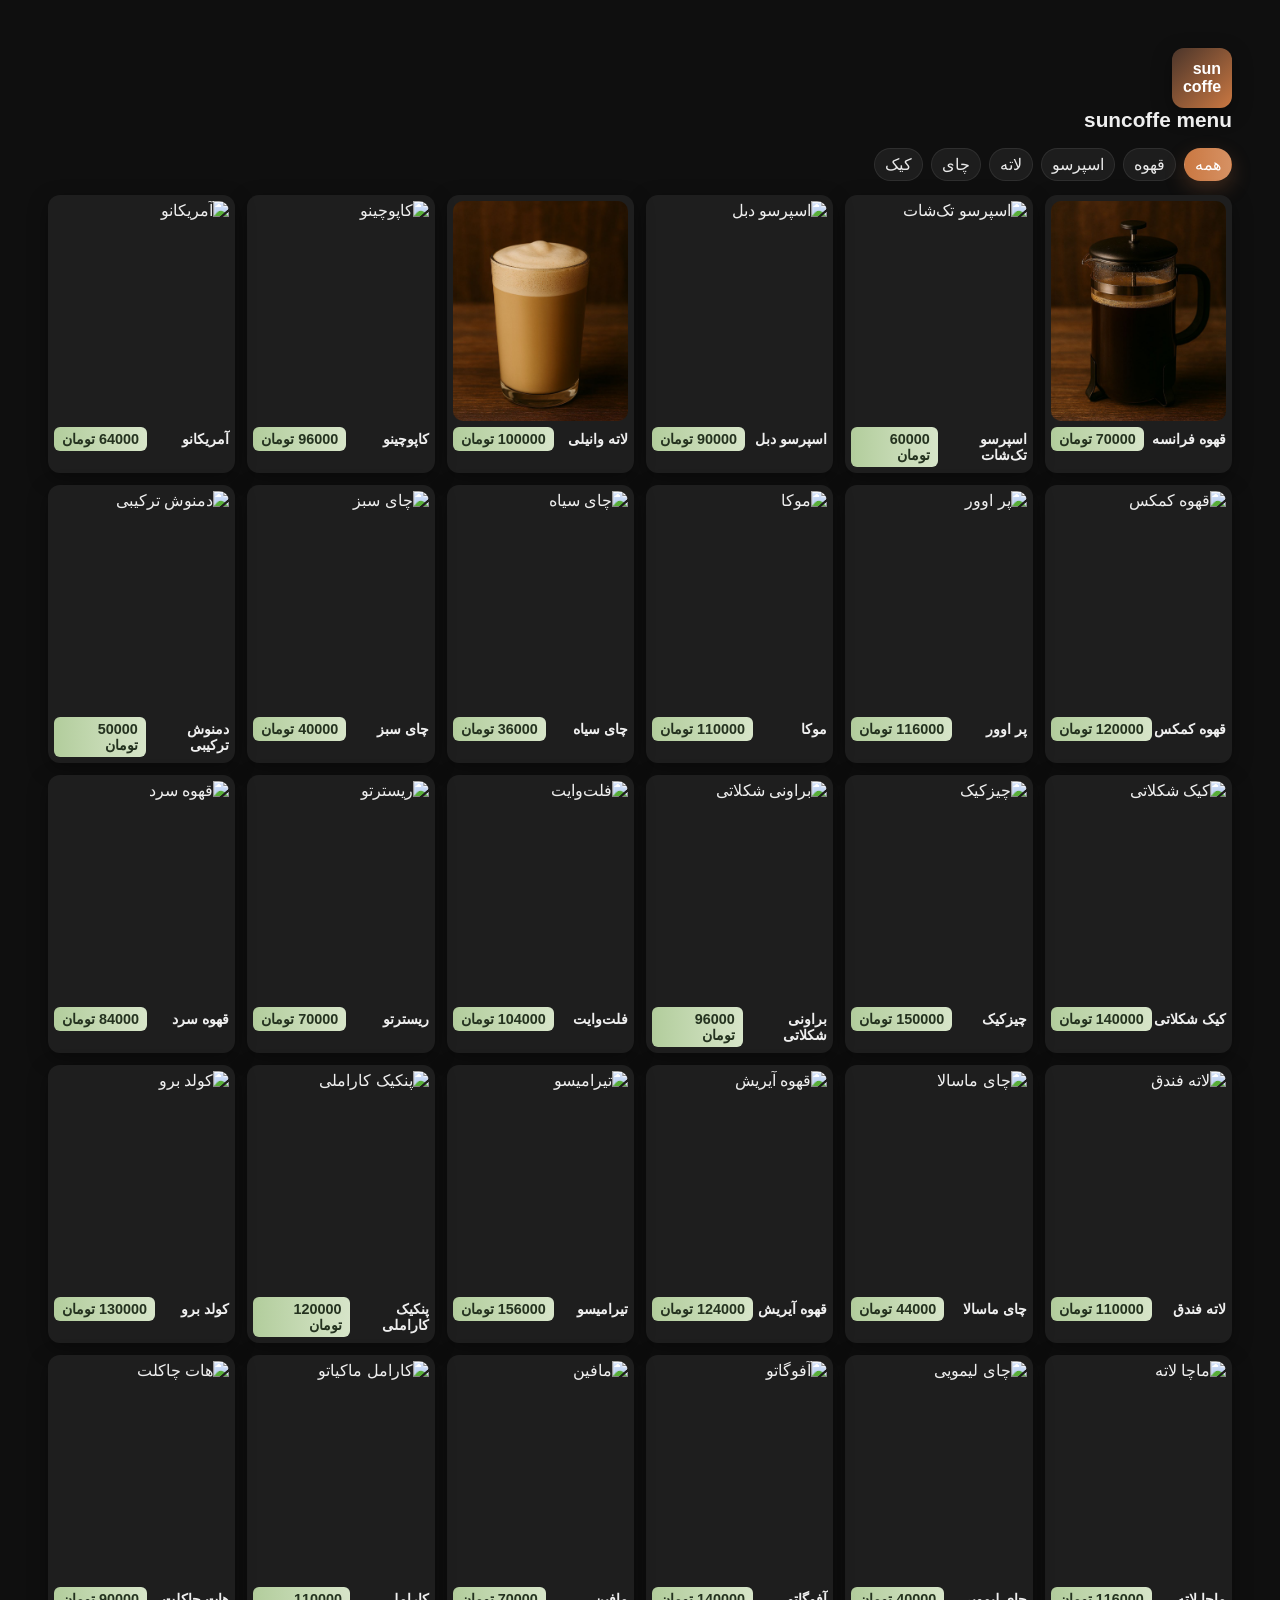
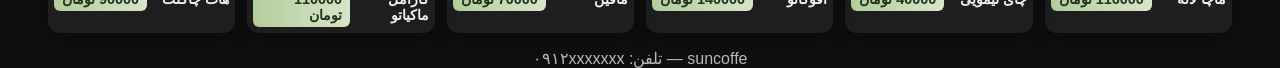
==== index.html @ cbb6a85b "Add files via upload" ====
<!doctype html>
<html lang="fa" dir="rtl">
<head>
  <meta charset="utf-8">
  <meta name="viewport" content="width=device-width, initial-scale=1.0">
  <title>suncoffe menu</title>
  <link rel="stylesheet" href="style.css">
</head>
<body>
  <header class="top">
    <div class="brand">
      <div class="logo">sun<br>coffe</div>
      <h1>suncoffe menu</h1>
    </div>
  </header>

  <main class="container">
    <div class="category-row" id="cats">
      <div class="cat active" data-cat="all">همه</div>
      <div class="cat" data-cat="coffee">قهوه</div>
      <div class="cat" data-cat="espresso">اسپرسو</div>
      <div class="cat" data-cat="latte">لاته</div>
      <div class="cat" data-cat="tea">چای</div>
      <div class="cat" data-cat="cake">کیک</div>
    </div>

    <div class="grid" id="grid"></div>
  </main>

  <footer>suncoffe — تلفن: ۰۹۱۲xxxxxxx</footer>

  <script src="menu.js"></script>
</body>
</html>
---- style.css ----
:root{
  --brown:#4B352A;
  --tan:#CA7842;
  --mint:#B2CD9C;
  --cream:#F0F2BD;
  --bg:#0f0f0f;
  --surface:#171717;
  --card:#1e1e1e;
  --muted:#cfcfcf;
  --text:#efefef;
  --shadow:0 6px 20px rgba(0,0,0,.35);
}
*{box-sizing:border-box}
html,body{height:100%;margin:0;padding:24px;font-family:Tahoma, "Segoe UI", Roboto, sans-serif;direction:rtl;background:var(--bg);color:var(--text);-webkit-font-smoothing:antialiased;}

header.top{
  display:flex;align-items:center;gap:12px;justify-content:flex-start;margin-bottom:16px;
}
header.top h1{font-size:1.3rem;margin:0}
.logo{width:60px;height:60px;border-radius:12px;background:linear-gradient(135deg,var(--brown),var(--tan));display:flex;align-items:center;justify-content:center;color:#fff;font-weight:800;font-size:1rem;box-shadow:var(--shadow)}

main.container{display:block}
.category-row{display:flex;gap:8px;flex-wrap:wrap;margin:6px 0 14px}
.cat{padding:6px 10px;border-radius:999px;background:rgba(255,255,255,0.06);cursor:pointer;border:1px solid rgba(255,255,255,.08);color:#eaeaea}
.cat:hover{background:rgba(255,255,255,.1)}
.cat.active{background:linear-gradient(90deg,var(--tan),#d69163);color:#fff;border-color:transparent;box-shadow:0 8px 20px rgba(202,120,66,.25)}

.grid{
  display:grid;
  grid-template-columns:repeat(auto-fill,minmax(180px,1fr));
  gap:12px;
}

.card{
  background:var(--card);
  border-radius:12px;
  padding:6px;
  box-shadow:var(--shadow);
  overflow:hidden;
  transition:transform .3s ease, box-shadow .3s ease;
}

.card:hover{
  transform:translateY(-5px) scale(1.03);
  box-shadow:0 12px 25px rgba(0,0,0,.3);
}

.thumb{
  width:100%;
  height:220px;
  border-radius:10px;
  object-fit:cover;
  display:block;
}

.meta{
  display:flex;
  justify-content:space-between;
  align-items:center;
  margin-top:6px;
  font-size:0.9rem;
}

.title{font-weight:700}
.price{background:linear-gradient(90deg,var(--mint),#d7e5c9);padding:4px 8px;border-radius:6px;font-weight:700;color:#24321f}

footer{text-align:center;color:#b8b8b8;margin-top:16px}

/* responsive */
@media (max-width:600px){
  body{padding:12px}
  .grid{grid-template-columns:1fr;gap:10px}
  .card{padding:6px}
  .logo{width:50px;height:50px;font-size:0.9rem}
  header.top h1{font-size:1.1rem}
}
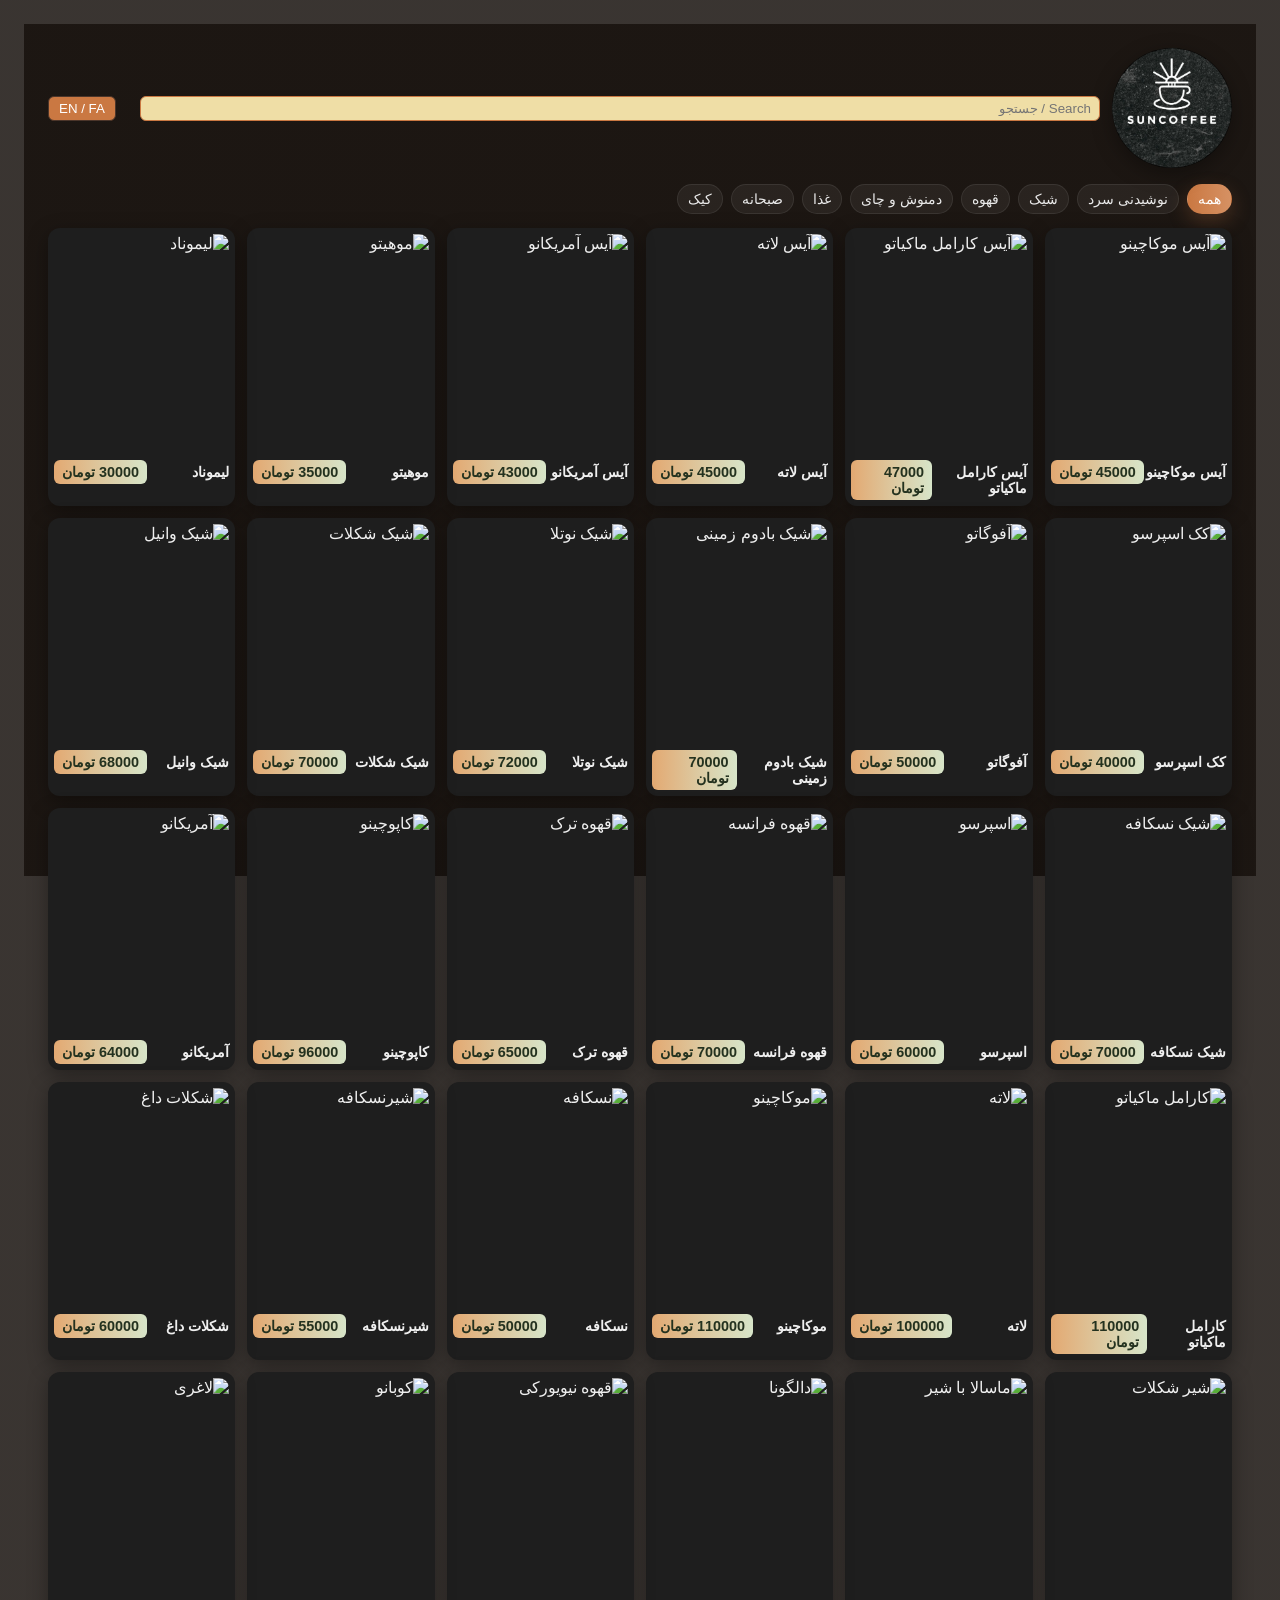
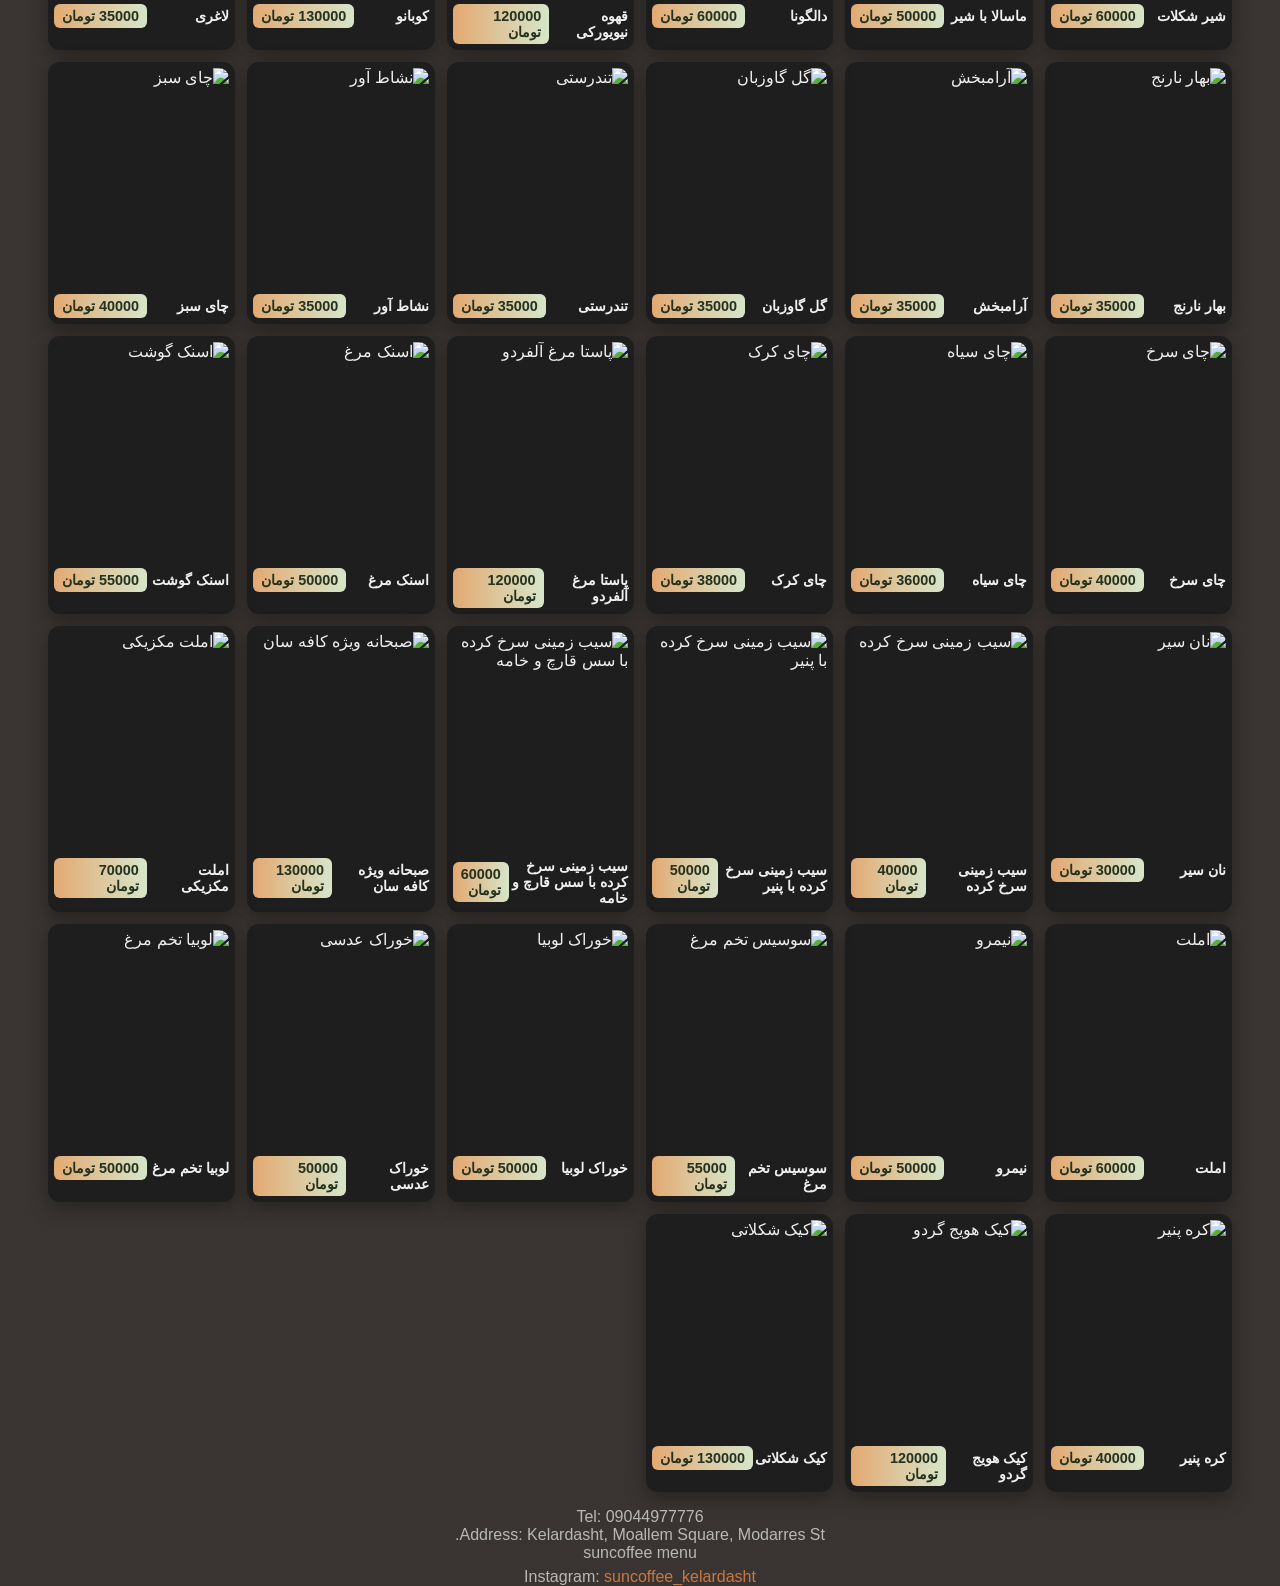
==== commit 1296210a: "Add files via upload Update site to new version" ====
--- a/index.html
+++ b/index.html
@@ -1,34 +1,43 @@
-<!doctype html>
+<!DOCTYPE html>
 <html lang="fa" dir="rtl">
 <head>
-  <meta charset="utf-8">
-  <meta name="viewport" content="width=device-width, initial-scale=1.0">
-  <title>suncoffe menu</title>
-  <link rel="stylesheet" href="style.css">
+<meta charset="UTF-8">
+<meta name="viewport" content="width=device-width, initial-scale=1.0">
+<title>Suncoffee Menu</title>
+<link rel="stylesheet" href="style.css">
 </head>
 <body>
-  <header class="top">
-    <div class="brand">
-      <div class="logo">sun<br>coffe</div>
-      <h1>suncoffe menu</h1>
-    </div>
-  </header>
 
-  <main class="container">
-    <div class="category-row" id="cats">
-      <div class="cat active" data-cat="all">همه</div>
-      <div class="cat" data-cat="coffee">قهوه</div>
-      <div class="cat" data-cat="espresso">اسپرسو</div>
-      <div class="cat" data-cat="latte">لاته</div>
-      <div class="cat" data-cat="tea">چای</div>
-      <div class="cat" data-cat="cake">کیک</div>
-    </div>
+<header class="top">
+  <img src="images/logo.jpg" alt="SunCoffee Logo" class="logo">
 
-    <div class="grid" id="grid"></div>
-  </main>
+  <input id="search" type="text" placeholder="Search / جستجو">
+  
+  <button id="langToggle">EN / FA</button>
+</header>
 
-  <footer>suncoffe — تلفن: ۰۹۱۲xxxxxxx</footer>
+<div class="category-row" id="cats">
+  <div class="cat active" data-cat="all" data-cat-fa="همه" data-en="All">همه</div>
+  <div class="cat" data-cat="cold" data-cat-fa="نوشیدنی سرد" data-en="Cold Drinks">نوشیدنی سرد</div>
+  <div class="cat" data-cat="shake" data-cat-fa="شیک" data-en="Shake">شیک</div>
+  <div class="cat" data-cat="coffee" data-cat-fa="قهوه" data-en="Coffee">قهوه</div>
+  <div class="cat" data-cat="tea" data-cat-fa="دمنوش و چای" data-en="Tea">دمنوش و چای</div>
+  <div class="cat" data-cat="food" data-cat-fa="غذا" data-en="Food">غذا</div>
+  <div class="cat" data-cat="breakfast" data-cat-fa="صبحانه" data-en="Breakfast">صبحانه</div>
+  <div class="cat" data-cat="cake" data-cat-fa="کیک" data-en="Cake">کیک</div>
+</div>
 
-  <script src="menu.js"></script>
+<div class="grid" id="grid"></div>
+
+<footer>
+  <div>Tel: 09044977776</div>
+  <div>Address: Kelardasht, Moallem Square, Modarres St.</div>
+  <div>suncoffee menu</div>
+  <div style="margin-top:6px;">
+    Instagram: <a href="https://instagram.com/suncoffee_kelardasht" target="_blank" style="color:var(--tan); text-decoration:none;">suncoffee_kelardasht</a>
+  </div>
+</footer>
+
+<script src="menu.js"></script>
 </body>
 </html>
--- a/style.css
+++ b/style.css
@@ -1,8 +1,8 @@
 :root{
   --brown:#4B352A;
   --tan:#CA7842;
-  --mint:#B2CD9C;
-  --cream:#F0F2BD;
+  --mint:#e3a972;
+  --cream:#efdea6;
   --bg:#0f0f0f;
   --surface:#171717;
   --card:#1e1e1e;
@@ -10,20 +10,123 @@
   --text:#efefef;
   --shadow:0 6px 20px rgba(0,0,0,.35);
 }
+
 *{box-sizing:border-box}
-html,body{height:100%;margin:0;padding:24px;font-family:Tahoma, "Segoe UI", Roboto, sans-serif;direction:rtl;background:var(--bg);color:var(--text);-webkit-font-smoothing:antialiased;}
+html,body{
+  height:100%;
+  margin:0;
+  padding:24px;
+  font-family:Tahoma, "Segoe UI", Roboto, sans-serif;
+  direction:rtl;
+  color:var(--text);
+  -webkit-font-smoothing:antialiased;
+  background: linear-gradient(rgba(23,17,13,.85), rgba(23,17,13,.85)),
+              url('images/coffee beans.jpg') no-repeat center center fixed;
+  background-size: cover;
+}
 
 header.top{
-  display:flex;align-items:center;gap:12px;justify-content:flex-start;margin-bottom:16px;
+  display:flex;
+  align-items:center;
+  justify-content:center;
+  gap:12px;
+  flex-wrap:wrap;
+  margin-bottom:16px;
+  position:relative;
 }
-header.top h1{font-size:1.3rem;margin:0}
-.logo{width:60px;height:60px;border-radius:12px;background:linear-gradient(135deg,var(--brown),var(--tan));display:flex;align-items:center;justify-content:center;color:#fff;font-weight:800;font-size:1rem;box-shadow:var(--shadow)}
 
-main.container{display:block}
-.category-row{display:flex;gap:8px;flex-wrap:wrap;margin:6px 0 14px}
-.cat{padding:6px 10px;border-radius:999px;background:rgba(255,255,255,0.06);cursor:pointer;border:1px solid rgba(255,255,255,.08);color:#eaeaea}
+header.top .logo{
+  width:120px;
+  height:120px;
+  border-radius:60px;
+  object-fit:cover;
+  box-shadow:var(--shadow);
+}
+
+#search{
+  margin-left:12px;
+  padding:4px 8px;
+  border-radius:6px;
+  border:1px solid var(--tan);
+  background-color: var(--cream);
+  color: var(--brown);
+  transition: all 0.3s ease;
+  flex:1;
+  min-width:150px;
+}
+
+#search:focus{
+  outline:none;
+  border-color: var(--mint);
+  box-shadow:0 0 6px var(--mint);
+}
+
+#langToggle{
+  background-color: var(--tan);
+  color:#fff;
+  border: 1px solid var(--brown);
+  border-radius:6px;
+  padding:4px 10px;
+  cursor:pointer;
+  transition: all 0.3s ease;
+}
+
+#langToggle:hover,
+#search:hover{
+  background-color: var(--brown);
+  color: var(--cream);
+  border-color: var(--mint);
+}
+
+.insta-btn{
+  display:flex;
+  align-items:center;
+  gap:4px;
+  background-color: #CA7842;
+  color:#fff;
+  border-radius:6px;
+  padding:4px 8px;
+  text-decoration:none;
+  font-size:0.9rem;
+  transition:0.3s;
+}
+
+.insta-btn img{
+  width:20px;
+  height:20px;
+}
+
+.insta-btn:hover{
+  background-color: var(--brown);
+  color: var(--cream);
+}
+
+.category-row{
+  display:flex;
+  gap:8px;
+  flex-wrap:wrap;
+  margin:6px 0 14px;
+}
+
+.cat{
+  padding:6px 10px;
+  border-radius:999px;
+  background:rgba(255,255,255,0.06);
+  cursor:pointer;
+  border:1px solid rgba(255,255,255,.08);
+  color:#eaeaea;
+  font-size:0.9rem;
+  transition: all 0.3s ease;
+}
+
 .cat:hover{background:rgba(255,255,255,.1)}
-.cat.active{background:linear-gradient(90deg,var(--tan),#d69163);color:#fff;border-color:transparent;box-shadow:0 8px 20px rgba(202,120,66,.25)}
+
+.cat.active{
+  background:linear-gradient(90deg,var(--tan),#d69163);
+  color:#fff;
+  border-color:transparent;
+  box-shadow:0 8px 20px rgba(202,120,66,.25);
+}
 
 .grid{
   display:grid;
@@ -62,15 +165,30 @@
 }
 
 .title{font-weight:700}
-.price{background:linear-gradient(90deg,var(--mint),#d7e5c9);padding:4px 8px;border-radius:6px;font-weight:700;color:#24321f}
 
-footer{text-align:center;color:#b8b8b8;margin-top:16px}
+.price{
+  background:linear-gradient(90deg,var(--mint),#d7e5c9);
+  padding:4px 8px;
+  border-radius:6px;
+  font-weight:700;
+  color:#24321f;
+}
 
-/* responsive */
+footer{
+  text-align:center;
+  color:#b8b8b8;
+  margin-top:16px;
+}
+
 @media (max-width:600px){
   body{padding:12px}
   .grid{grid-template-columns:1fr;gap:10px}
   .card{padding:6px}
-  .logo{width:50px;height:50px;font-size:0.9rem}
-  header.top h1{font-size:1.1rem}
+  header.top{
+    flex-direction:column;
+    align-items:center;
+  }
+  #search{width:100%; flex:none; margin:6px 0}
+  #langToggle{width:100%; margin:6px 0}
+  .insta-btn{width:100%; justify-content:center; margin:6px 0;}
 }
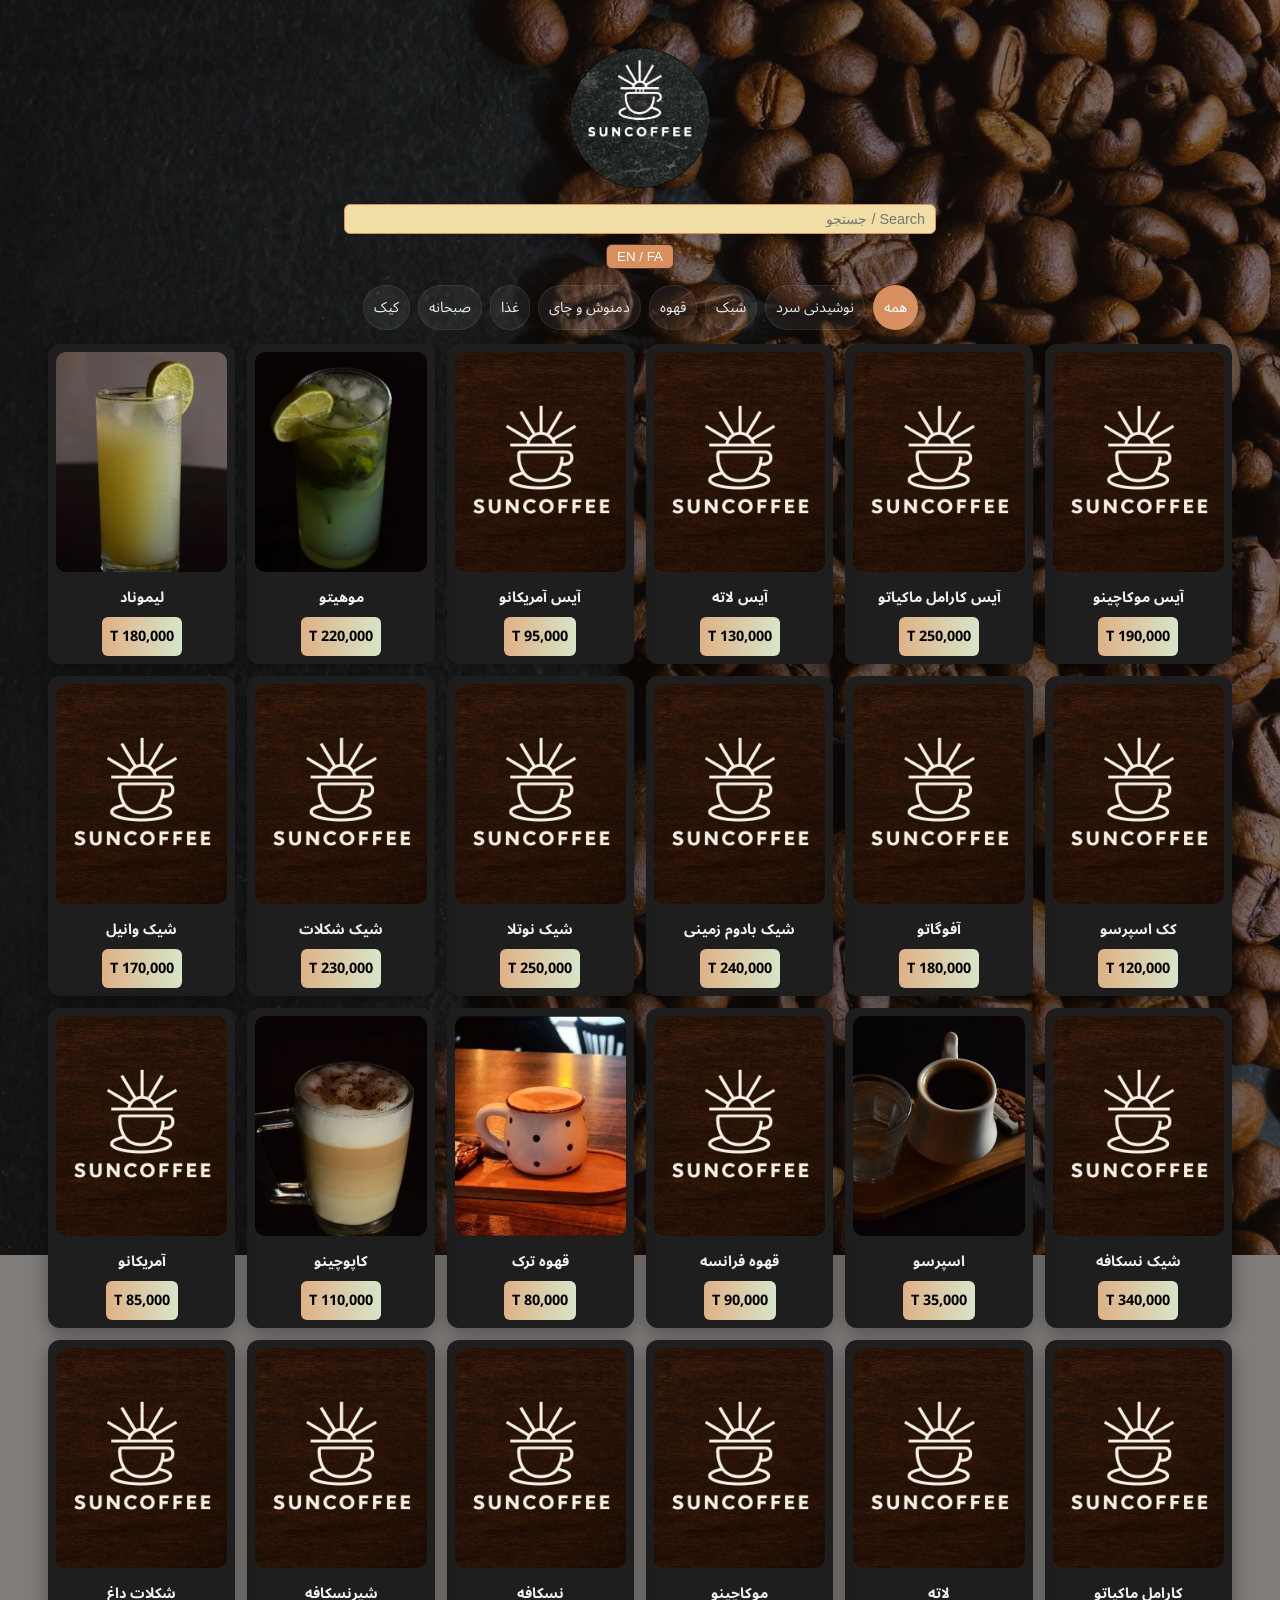
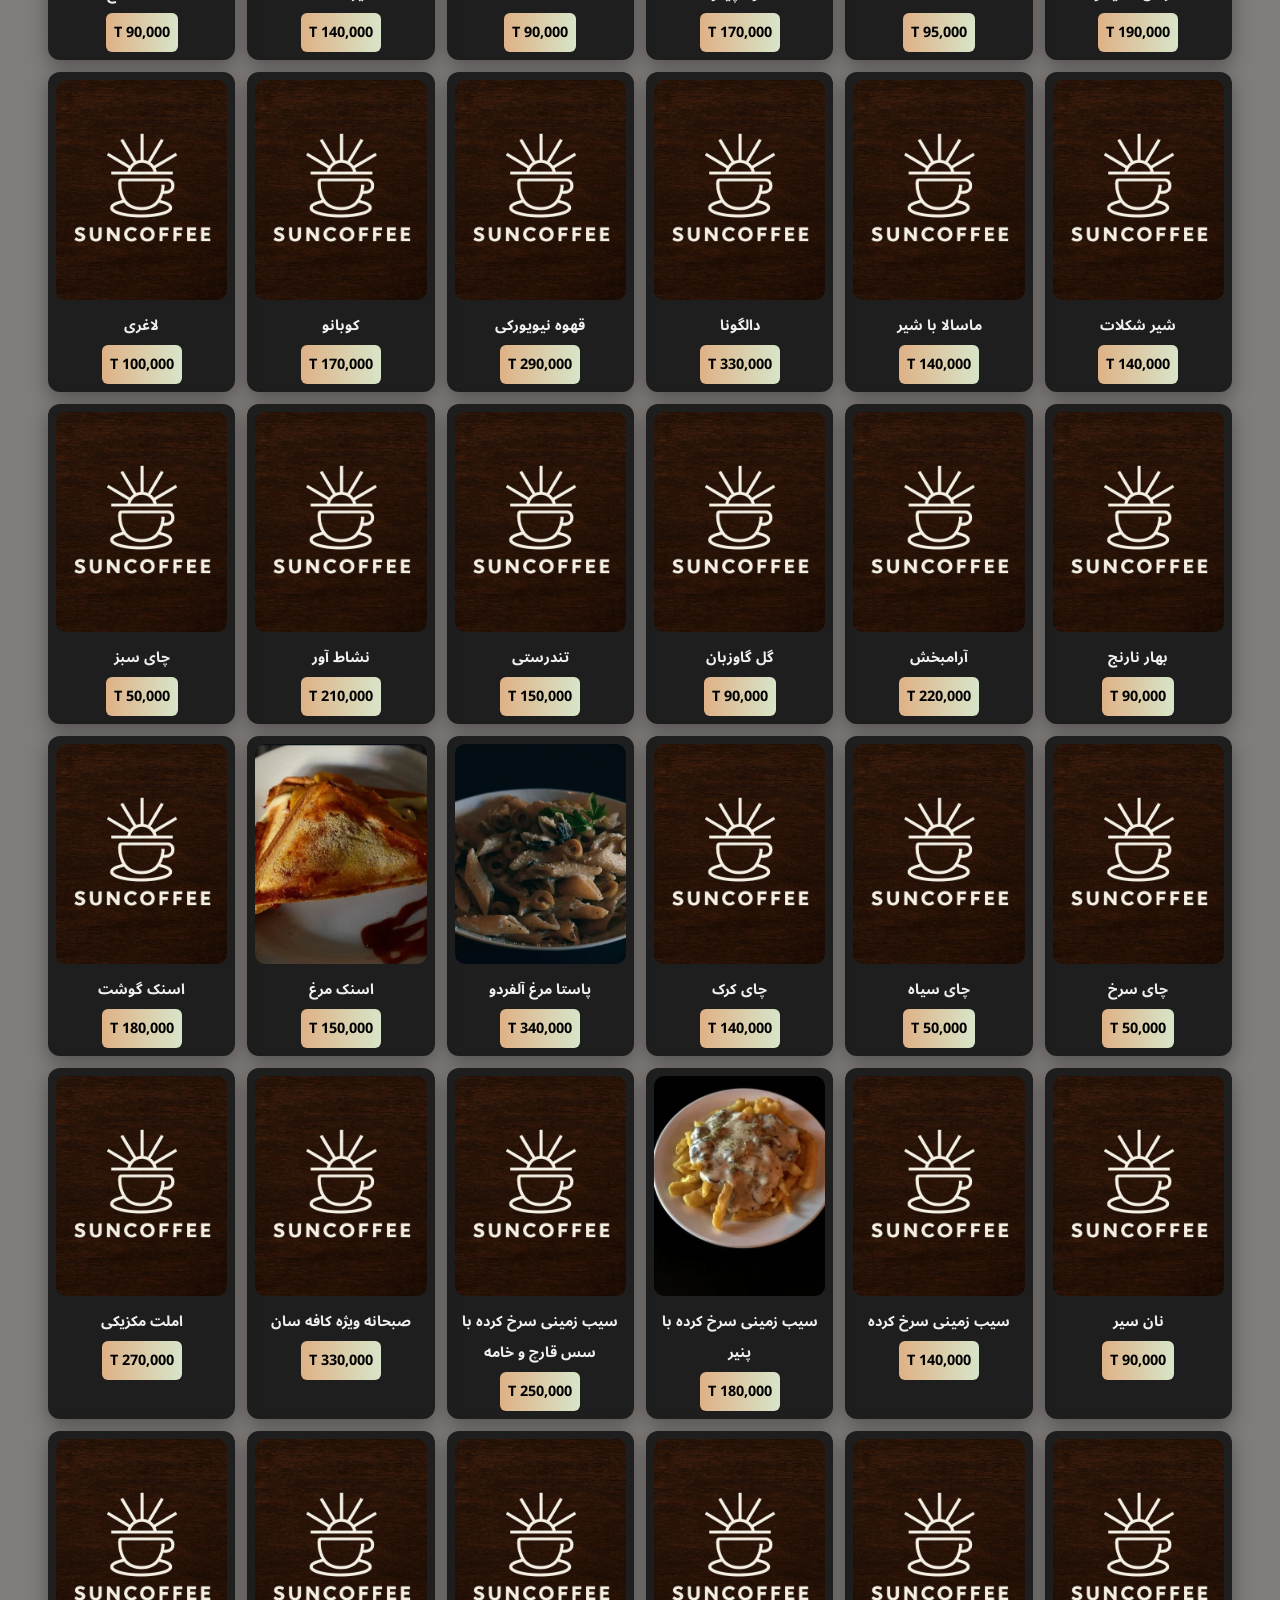
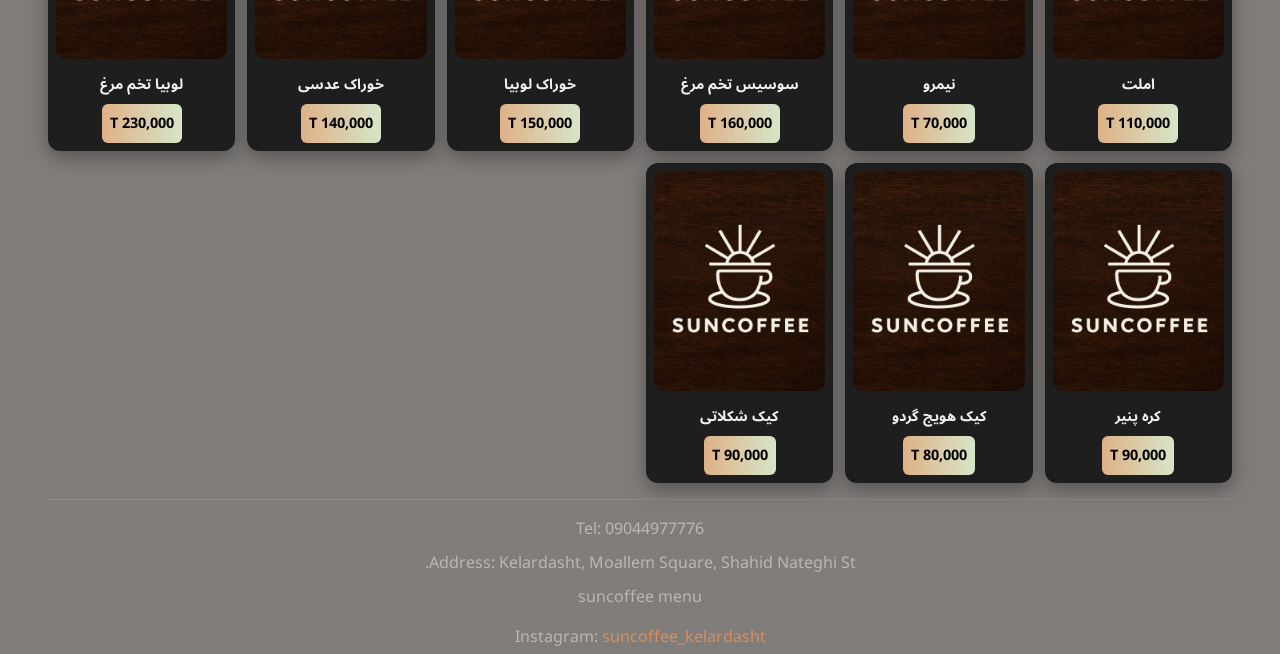
==== commit 66b1a09c: "Add files via upload direction" ====
--- a/index.html
+++ b/index.html
@@ -31,7 +31,7 @@
 
 <footer>
   <div>Tel: 09044977776</div>
-  <div>Address: Kelardasht, Moallem Square, Modarres St.</div>
+  <div>Address: Kelardasht, Moallem Square, Shahid Nateghi St.</div>
   <div>suncoffee menu</div>
   <div style="margin-top:6px;">
     Instagram: <a href="https://instagram.com/suncoffee_kelardasht" target="_blank" style="color:var(--tan); text-decoration:none;">suncoffee_kelardasht</a>
--- a/style.css
+++ b/style.css
@@ -1,194 +1,244 @@
-:root{
-  --brown:#4B352A;
-  --tan:#CA7842;
-  --mint:#e3a972;
-  --cream:#efdea6;
-  --bg:#0f0f0f;
-  --surface:#171717;
-  --card:#1e1e1e;
-  --muted:#cfcfcf;
-  --text:#efefef;
-  --shadow:0 6px 20px rgba(0,0,0,.35);
-}
-
-*{box-sizing:border-box}
-html,body{
-  height:100%;
-  margin:0;
-  padding:24px;
-  font-family:Tahoma, "Segoe UI", Roboto, sans-serif;
-  direction:rtl;
-  color:var(--text);
-  -webkit-font-smoothing:antialiased;
-  background: linear-gradient(rgba(23,17,13,.85), rgba(23,17,13,.85)),
-              url('images/coffee beans.jpg') no-repeat center center fixed;
+/* ===== Fonts ===== */
+@import url('https://fonts.googleapis.com/css2?family=Noto+Sans+Arabic:wght@400;700&display=swap');
+
+/* ===== Root Colors ===== */
+:root {
+  --brown: #4B352A;
+  --tan: #d88e5d;
+  --mint: #dfb186;
+  --cream: #efdea6;
+  --bg: #0f0f0f;
+  --surface: #171717;
+  --card: #1e1e1e;
+  --muted: #cfcfcf;
+  --text: #efefef;
+  --shadow: 0 6px 20px rgba(0, 0, 0, .35);
+}
+
+/* ===== Reset ===== */
+* {
+  box-sizing: border-box;
+}
+html,
+body {
+  height: 100%;
+  margin: 0;
+  padding: 24px;
+  font-family: 'Noto Sans Arabic', Tahoma, "Segoe UI", Roboto, sans-serif;
+  direction: rtl;
+  color: var(--text);
+  -webkit-font-smoothing: antialiased;
+  background: linear-gradient(rgba(23, 17, 13, .55), rgba(23, 17, 13, .55)),
+    url('images/coffee beans.jpg') no-repeat center center fixed;
   background-size: cover;
 }
 
-header.top{
-  display:flex;
-  align-items:center;
-  justify-content:center;
-  gap:12px;
-  flex-wrap:wrap;
-  margin-bottom:16px;
-  position:relative;
-}
-
-header.top .logo{
-  width:120px;
-  height:120px;
-  border-radius:60px;
-  object-fit:cover;
-  box-shadow:var(--shadow);
-}
-
-#search{
-  margin-left:12px;
-  padding:4px 8px;
-  border-radius:6px;
-  border:1px solid var(--tan);
+/* ===== Header ===== */
+header.top {
+  display: flex;
+  flex-direction: column;
+  align-items: center;
+  justify-content: center;
+  gap: 10px;
+  margin-bottom: 16px;
+  position: relative;
+}
+
+header.top .logo {
+  width: 140px;
+  height: 140px;
+  border-radius: 70px;
+  object-fit: cover;
+  box-shadow: var(--shadow);
+}
+
+#search {
+  width: 50%;
+  min-width: 180px;
+  margin-top: 6px;
+  padding: 6px 10px;
+  border-radius: 6px;
+  border: 1px solid var(--tan);
   background-color: var(--cream);
   color: var(--brown);
   transition: all 0.3s ease;
-  flex:1;
-  min-width:150px;
-}
-
-#search:focus{
-  outline:none;
+  font-size: 0.9rem;
+}
+
+#search:focus {
+  outline: none;
   border-color: var(--mint);
-  box-shadow:0 0 6px var(--mint);
-}
-
-#langToggle{
+  box-shadow: 0 0 6px var(--mint);
+}
+
+#langToggle {
   background-color: var(--tan);
-  color:#fff;
+  color: #fff;
   border: 1px solid var(--brown);
-  border-radius:6px;
-  padding:4px 10px;
-  cursor:pointer;
+  border-radius: 6px;
+  padding: 4px 10px;
+  cursor: pointer;
   transition: all 0.3s ease;
 }
 
 #langToggle:hover,
-#search:hover{
+#search:hover {
   background-color: var(--brown);
   color: var(--cream);
   border-color: var(--mint);
 }
 
-.insta-btn{
-  display:flex;
-  align-items:center;
-  gap:4px;
+/* ===== Instagram Button ===== */
+.insta-btn {
+  display: flex;
+  align-items: center;
+  gap: 4px;
   background-color: #CA7842;
-  color:#fff;
-  border-radius:6px;
-  padding:4px 8px;
-  text-decoration:none;
-  font-size:0.9rem;
-  transition:0.3s;
-}
-
-.insta-btn img{
-  width:20px;
-  height:20px;
-}
-
-.insta-btn:hover{
+  color: #fff;
+  border-radius: 6px;
+  padding: 4px 8px;
+  text-decoration: none;
+  font-size: 0.9rem;
+  transition: 0.3s;
+}
+
+.insta-btn img {
+  width: 20px;
+  height: 20px;
+}
+
+.insta-btn:hover {
   background-color: var(--brown);
   color: var(--cream);
 }
 
-.category-row{
-  display:flex;
-  gap:8px;
-  flex-wrap:wrap;
-  margin:6px 0 14px;
-}
-
-.cat{
-  padding:6px 10px;
-  border-radius:999px;
-  background:rgba(255,255,255,0.06);
-  cursor:pointer;
-  border:1px solid rgba(255,255,255,.08);
-  color:#eaeaea;
-  font-size:0.9rem;
+/* ===== Categories ===== */
+.category-row {
+  display: flex;
+  gap: 8px;
+  flex-wrap: wrap;
+  margin: 6px 0 14px;
+  justify-content: center;
+}
+
+.cat {
+  padding: 6px 10px;
+  border-radius: 999px;
+  background: rgba(255, 255, 255, 0.06);
+  cursor: pointer;
+  border: 1px solid rgba(255, 255, 255, .08);
+  color: #eaeaea;
+  font-size: 0.9rem;
   transition: all 0.3s ease;
 }
 
-.cat:hover{background:rgba(255,255,255,.1)}
-
-.cat.active{
-  background:linear-gradient(90deg,var(--tan),#d69163);
-  color:#fff;
-  border-color:transparent;
-  box-shadow:0 8px 20px rgba(202,120,66,.25);
-}
-
-.grid{
-  display:grid;
-  grid-template-columns:repeat(auto-fill,minmax(180px,1fr));
-  gap:12px;
-}
-
-.card{
-  background:var(--card);
-  border-radius:12px;
-  padding:6px;
-  box-shadow:var(--shadow);
-  overflow:hidden;
-  transition:transform .3s ease, box-shadow .3s ease;
-}
-
-.card:hover{
-  transform:translateY(-5px) scale(1.03);
-  box-shadow:0 12px 25px rgba(0,0,0,.3);
-}
-
-.thumb{
-  width:100%;
-  height:220px;
-  border-radius:10px;
-  object-fit:cover;
-  display:block;
-}
-
-.meta{
-  display:flex;
-  justify-content:space-between;
-  align-items:center;
-  margin-top:6px;
-  font-size:0.9rem;
-}
-
-.title{font-weight:700}
-
-.price{
-  background:linear-gradient(90deg,var(--mint),#d7e5c9);
-  padding:4px 8px;
-  border-radius:6px;
-  font-weight:700;
-  color:#24321f;
-}
-
-footer{
-  text-align:center;
-  color:#b8b8b8;
-  margin-top:16px;
-}
-
-@media (max-width:600px){
-  body{padding:12px}
-  .grid{grid-template-columns:1fr;gap:10px}
-  .card{padding:6px}
-  header.top{
-    flex-direction:column;
-    align-items:center;
-  }
-  #search{width:100%; flex:none; margin:6px 0}
-  #langToggle{width:100%; margin:6px 0}
-  .insta-btn{width:100%; justify-content:center; margin:6px 0;}
-}
+.cat:hover {
+  background: rgba(255, 255, 255, .1);
+}
+
+.cat.active {
+  background: linear-gradient(90deg, var(--tan), #d69163);
+  color: #fff;
+  border-color: transparent;
+  box-shadow: 0 8px 20px rgba(202, 120, 66, .25);
+}
+
+/* ===== Grid & Cards ===== */
+.grid {
+  display: grid;
+  grid-template-columns: repeat(auto-fill, minmax(180px, 1fr));
+  gap: 12px;
+}
+
+.card {
+  background: var(--card);
+  border-radius: 12px;
+  padding: 8px;
+  box-shadow: var(--shadow);
+  overflow: hidden;
+  transition: transform .3s ease, box-shadow .3s ease;
+  display: flex;
+  flex-direction: column;
+  font-family: 'Noto Sans Arabic', sans-serif;
+}
+
+.card:hover {
+  transform: translateY(-5px) scale(1.03);
+  box-shadow: 0 12px 25px rgba(0, 0, 0, .3);
+}
+
+.thumb {
+  width: 100%;
+  height: 220px;
+  border-radius: 10px;
+  object-fit: cover;
+  display: block;
+}
+
+.meta {
+  display: flex;
+  flex-direction: column;
+  align-items: center;
+  justify-content: center;
+  gap: 4px;
+  margin-top: 6px;
+  font-size: 0.9rem;
+}
+
+/* ===== Swap Item Name and Price ===== */
+.title {
+  font-weight: 700;
+  text-align: center;
+  margin-top: 4px;
+  order: -1; /* اسم آیتم بالای قیمت */
+}
+
+.price {
+  background: linear-gradient(90deg, var(--mint), #d7e5c9);
+  padding: 4px 8px;
+  border-radius: 6px;
+  font-weight: 700;
+  color: #010101;
+  text-align: center;
+  order: 1; /* قیمت پایین */
+}
+
+/* ===== Footer ===== */
+footer {
+  text-align: center;
+  color: #b8b8b8;
+  margin-top: 16px;
+  padding-top: 12px;
+  border-top: 1px solid rgba(255, 255, 255, .1);
+}
+
+/* ===== Responsive ===== */
+@media (max-width: 600px) {
+  body {
+    padding: 12px;
+  }
+  .grid {
+    grid-template-columns: 1fr;
+    gap: 10px;
+  }
+  .card {
+    padding: 6px;
+  }
+  header.top .logo {
+    width: 120px;
+    height: 120px;
+  }
+  #search {
+    width: 100%;
+    margin: 6px 0;
+  }
+  #langToggle {
+    width: 100%;
+    margin: 6px 0;
+  }
+  .insta-btn {
+    width: 100%;
+    justify-content: center;
+    margin: 6px 0;
+  }
+}
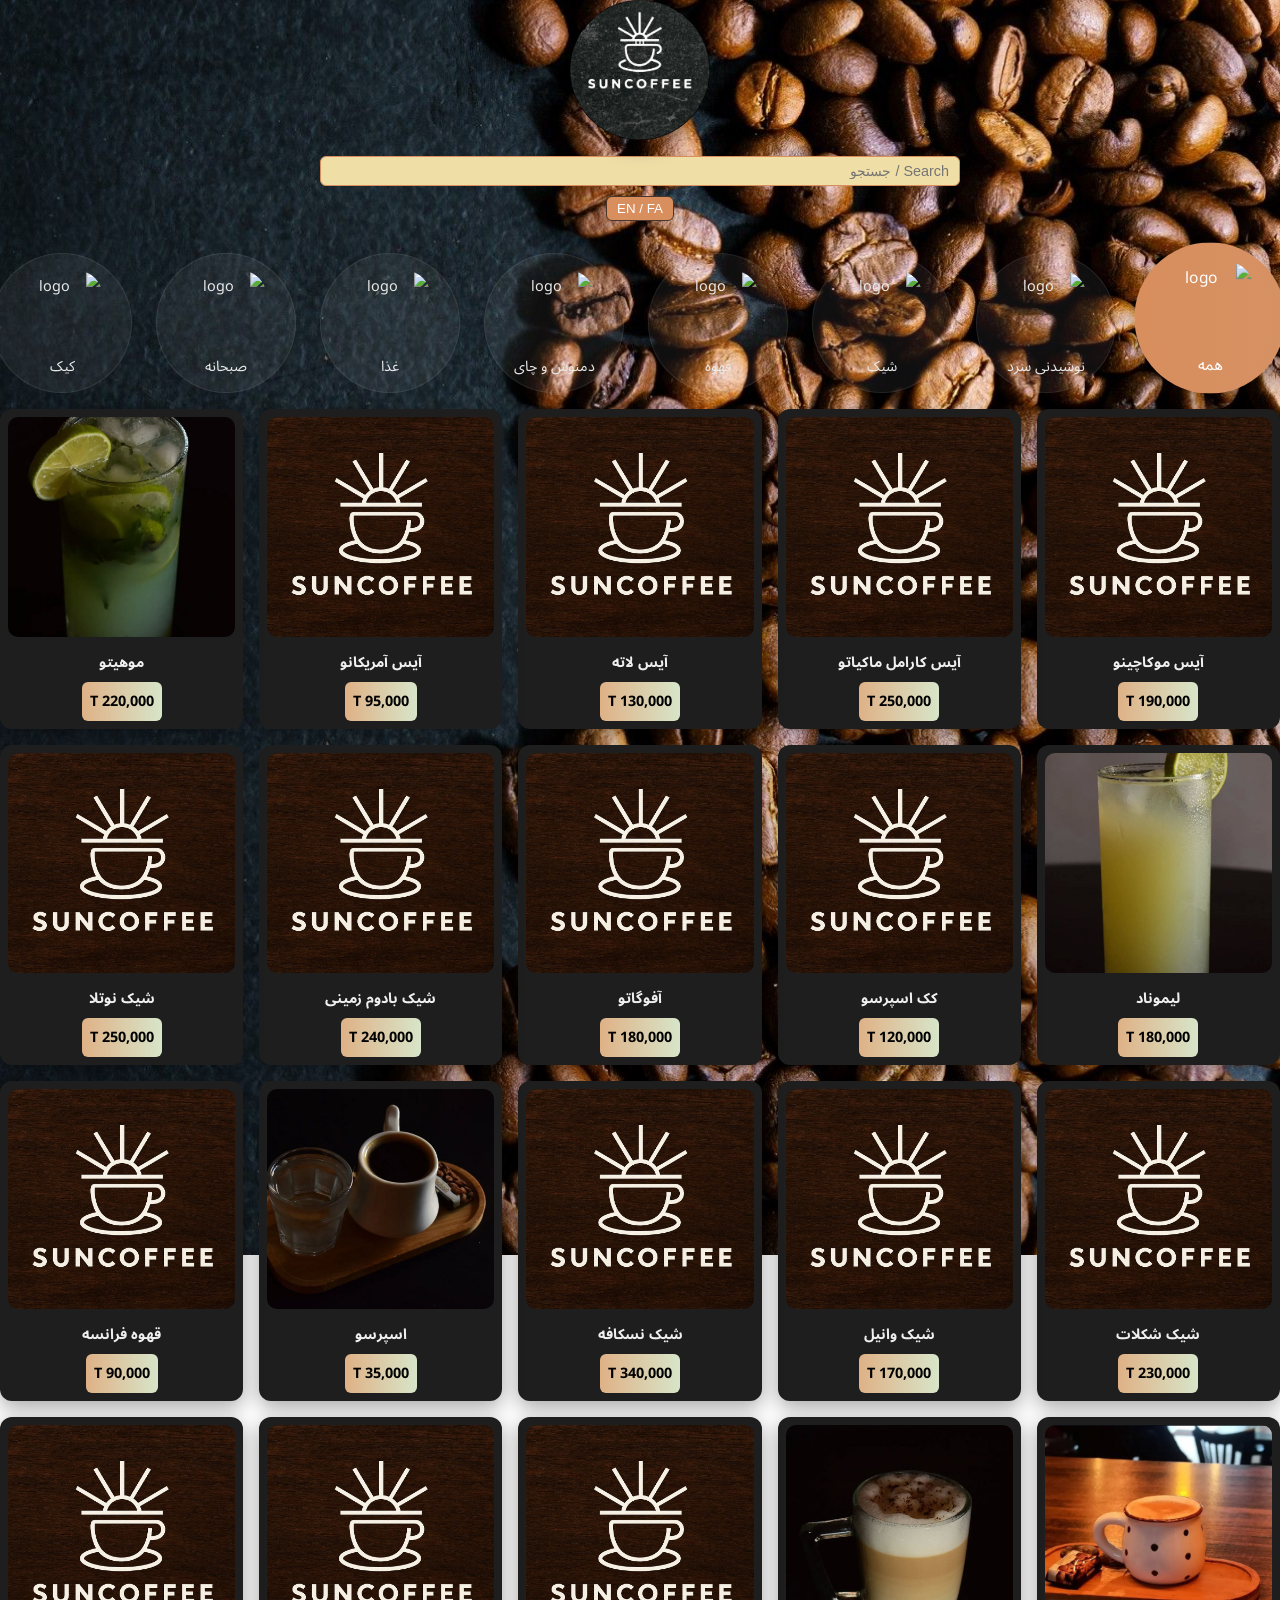
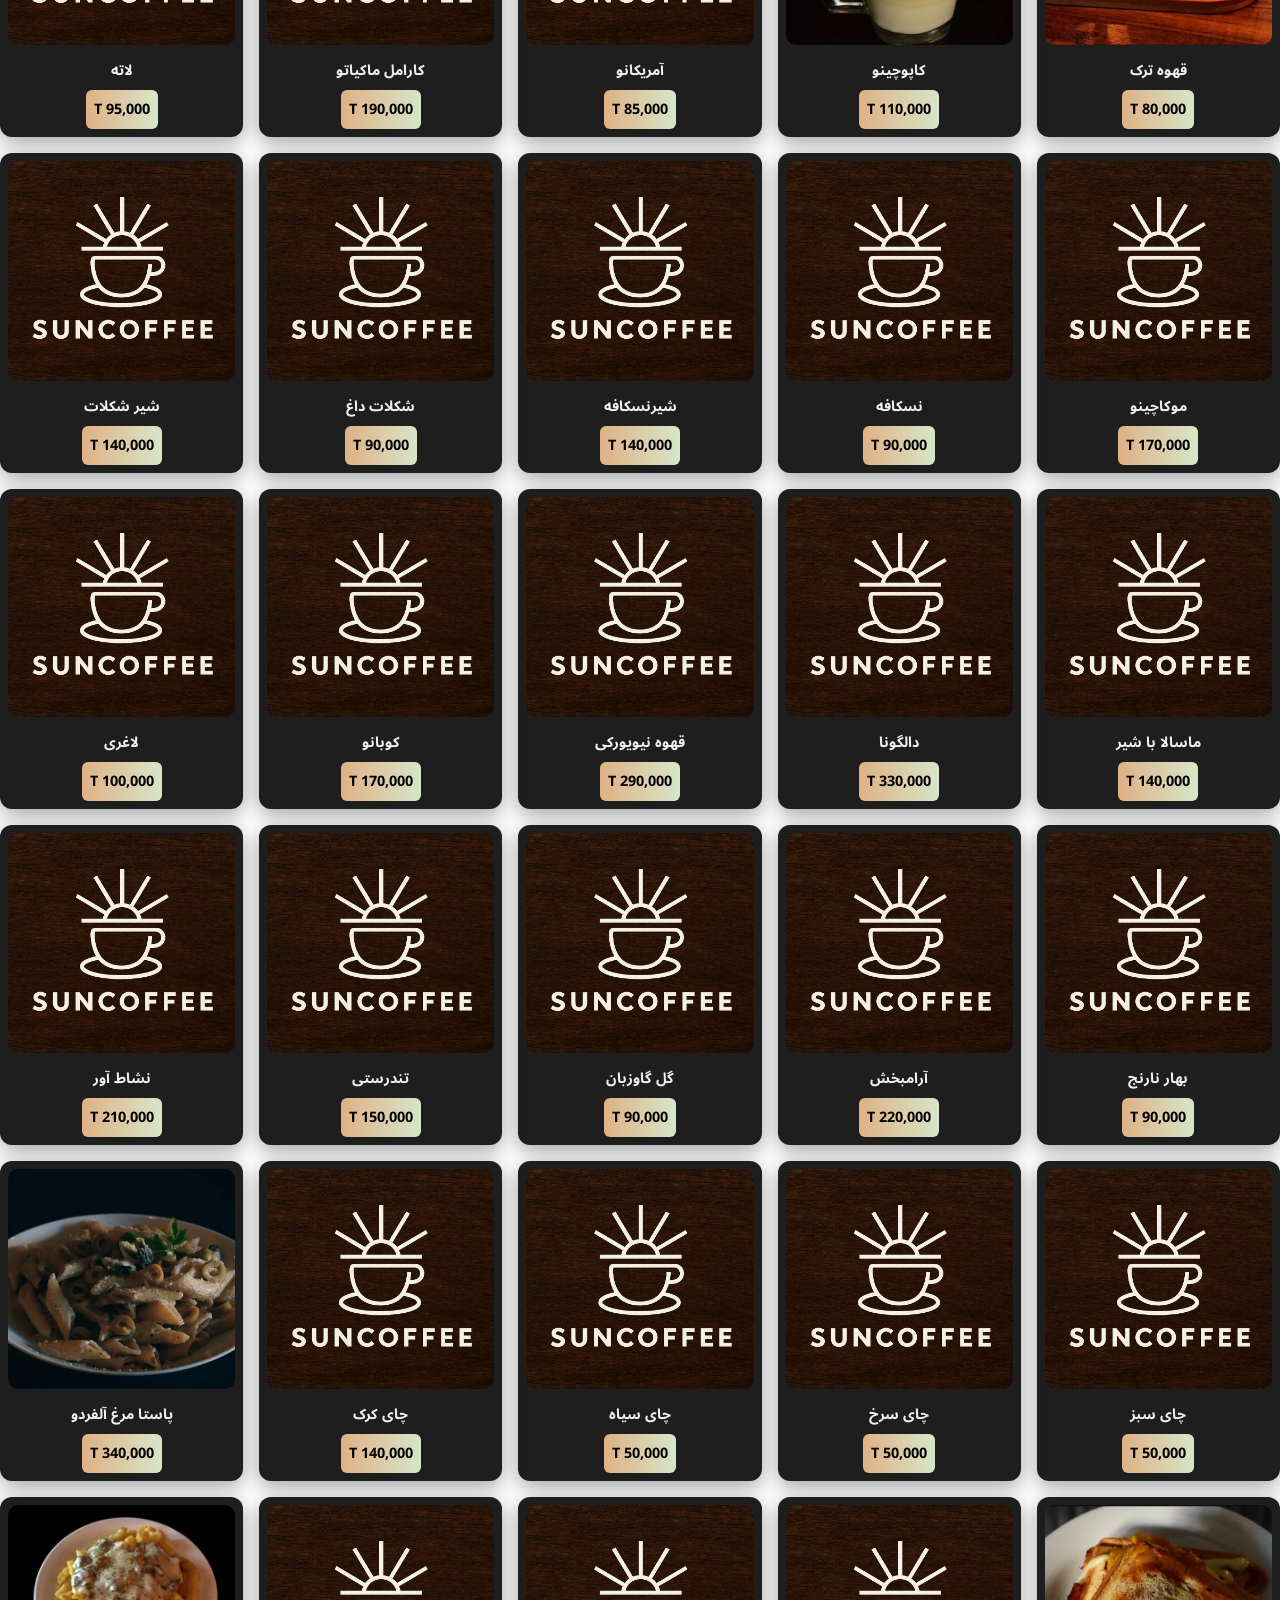
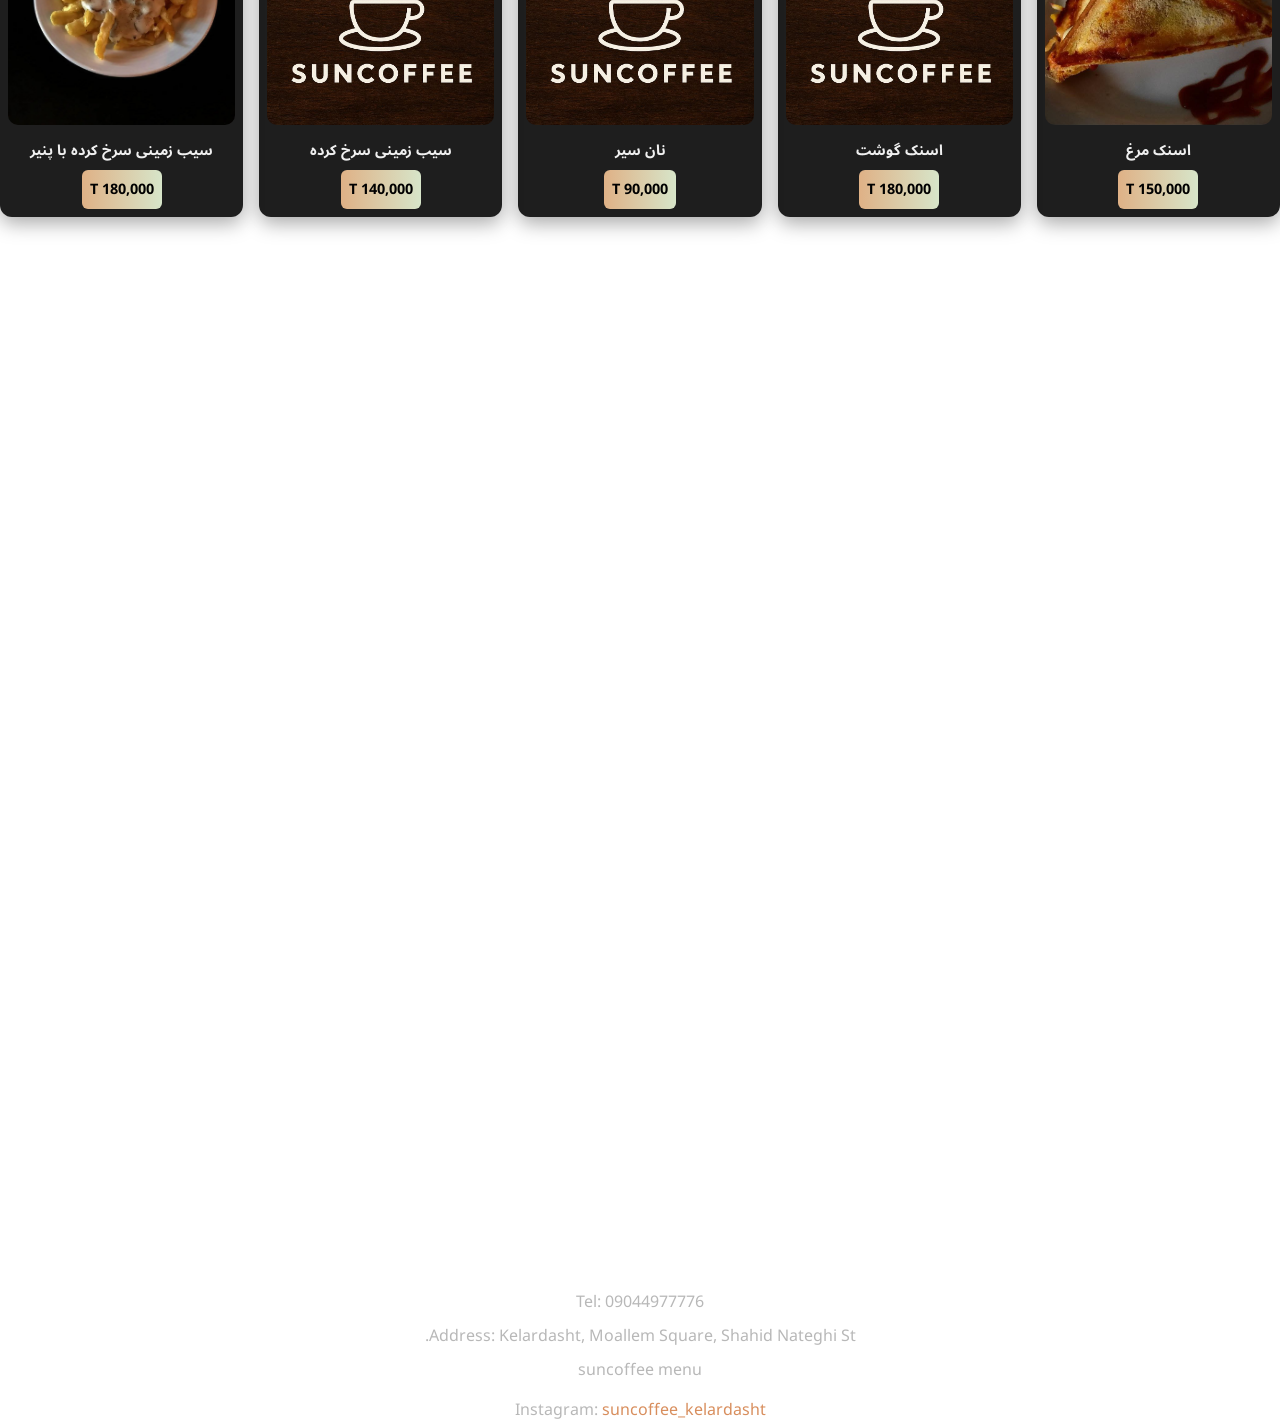
==== commit 78ac29d2: "Add files via upload" ====
--- a/index.html
+++ b/index.html
@@ -17,14 +17,45 @@
 </header>
 
 <div class="category-row" id="cats">
-  <div class="cat active" data-cat="all" data-cat-fa="همه" data-en="All">همه</div>
-  <div class="cat" data-cat="cold" data-cat-fa="نوشیدنی سرد" data-en="Cold Drinks">نوشیدنی سرد</div>
-  <div class="cat" data-cat="shake" data-cat-fa="شیک" data-en="Shake">شیک</div>
-  <div class="cat" data-cat="coffee" data-cat-fa="قهوه" data-en="Coffee">قهوه</div>
-  <div class="cat" data-cat="tea" data-cat-fa="دمنوش و چای" data-en="Tea">دمنوش و چای</div>
-  <div class="cat" data-cat="food" data-cat-fa="غذا" data-en="Food">غذا</div>
-  <div class="cat" data-cat="breakfast" data-cat-fa="صبحانه" data-en="Breakfast">صبحانه</div>
-  <div class="cat" data-cat="cake" data-cat-fa="کیک" data-en="Cake">کیک</div>
+  <div class="cat active" data-cat="all" data-cat-fa="همه" data-en="All">
+    <img src="images/logo-all.png" alt="logo" class="cat-logo">
+    <span class="cat-text">همه</span>
+  </div>
+
+  <div class="cat" data-cat="cold" data-cat-fa="نوشیدنی سرد" data-en="Cold Drinks">
+    <img src="images/logo-cold.png" alt="logo" class="cat-logo">
+    <span class="cat-text">نوشیدنی سرد</span>
+  </div>
+
+  <div class="cat" data-cat="shake" data-cat-fa="شیک" data-en="Shake">
+    <img src="images/logo-shake.png" alt="logo" class="cat-logo">
+    <span class="cat-text">شیک</span>
+  </div>
+
+  <div class="cat" data-cat="coffee" data-cat-fa="قهوه" data-en="Coffee">
+    <img src="images/logo-coffee.png" alt="logo" class="cat-logo">
+    <span class="cat-text">قهوه</span>
+  </div>
+
+  <div class="cat" data-cat="tea" data-cat-fa="دمنوش و چای" data-en="Tea">
+    <img src="images/logo-tea.png" alt="logo" class="cat-logo">
+    <span class="cat-text">دمنوش و چای</span>
+  </div>
+
+  <div class="cat" data-cat="food" data-cat-fa="غذا" data-en="Food">
+    <img src="images/logo-food.png" alt="logo" class="cat-logo">
+    <span class="cat-text">غذا</span>
+  </div>
+
+  <div class="cat" data-cat="breakfast" data-cat-fa="صبحانه" data-en="Breakfast">
+    <img src="images/logo-breakfast.png" alt="logo" class="cat-logo">
+    <span class="cat-text">صبحانه</span>
+  </div>
+
+  <div class="cat" data-cat="cake" data-cat-fa="کیک" data-en="Cake">
+    <img src="images/logo-cake.png" alt="logo" class="cat-logo">
+    <span class="cat-text">کیک</span>
+  </div>
 </div>
 
 <div class="grid" id="grid"></div>
@@ -40,4 +71,4 @@
 
 <script src="menu.js"></script>
 </body>
-</html>
+</html> 
--- a/style.css
+++ b/style.css
@@ -7,6 +7,7 @@
   --tan: #d88e5d;
   --mint: #dfb186;
   --cream: #efdea6;
+
   --bg: #0f0f0f;
   --surface: #171717;
   --card: #1e1e1e;
@@ -19,19 +20,36 @@
 * {
   box-sizing: border-box;
 }
-html,
-body {
-  height: 100%;
+html, body {
   margin: 0;
-  padding: 24px;
+  padding: 0;
+  min-height: 100vh; /* ← مهم: حداقل ارتفاع صفحه */
   font-family: 'Noto Sans Arabic', Tahoma, "Segoe UI", Roboto, sans-serif;
   direction: rtl;
   color: var(--text);
   -webkit-font-smoothing: antialiased;
-  background: linear-gradient(rgba(23, 17, 13, .55), rgba(23, 17, 13, .55)),
-    url('images/coffee beans.jpg') no-repeat center center fixed;
+  background: url('images/coffee beans.jpg') no-repeat center center fixed;
   background-size: cover;
-}
+  overflow-x: hidden; /* جلوگیری از اسکرول افقی */
+}
+
+/* Gradient overlay */
+body::before {
+  content: "";
+  position: fixed; /* ثابت روی صفحه */
+  top: 0;
+  left: 0;
+  right: 0;
+  bottom: 0;
+  background: rgba(23, 17, 13, 0.55);
+  z-index: -1;
+}
+
+/* Container برای padding داخلی */
+.container {
+  padding: 24px;
+}
+
 
 /* ===== Header ===== */
 header.top {
@@ -49,12 +67,29 @@
   height: 140px;
   border-radius: 70px;
   object-fit: cover;
-  box-shadow: var(--shadow);
-}
+  box-shadow: 0 6px 20px rgba(0, 0, 0, 0.35); /* سایه اصلی */
+  position: relative;
+}
+
+/* لایه glow پشت لوگو */
+header.top .logo::after {
+  content: "";
+  position: absolute;
+  top: 50%;
+  left: 50%;
+  transform: translate(-50%, -50%);
+  width: 160px; /* کمی بزرگتر از لوگو */
+  height: 160px;
+  border-radius: 50%;
+  background: rgba(216, 142, 93, 0.3); /* رنگ دلخواه برای glow */
+  z-index: -1; /* پشت لوگو */
+  filter: blur(20px); /* محو کردن glow */
+}
+
 
 #search {
   width: 50%;
-  min-width: 180px;
+  min-width: 400px;
   margin-top: 6px;
   padding: 6px 10px;
   border-radius: 6px;
@@ -64,6 +99,9 @@
   transition: all 0.3s ease;
   font-size: 0.9rem;
 }
+#search {
+  caret-color: transparent; /* مخفی کردن caret */
+}
 
 #search:focus {
   outline: none;
@@ -113,13 +151,96 @@
 }
 
 /* ===== Categories ===== */
+/* ===== دسته‌ها / Categories ===== */
 .category-row {
   display: flex;
-  gap: 8px;
-  flex-wrap: wrap;
-  margin: 6px 0 14px;
+  gap: 24px;               /* فاصله بین کارت‌ها */
+  overflow-x: auto;        /* اسکرول فعال باشه */
+  padding: 16px 0;
+  -webkit-overflow-scrolling: touch;
+  scrollbar-width: none;   /* Firefox */
+}
+
+/* مخفی کردن scrollbar برای Webkit (Chrome, Safari) */
+.category-row::-webkit-scrollbar {
+  display: none;
+}
+
+
+.category-row::-webkit-scrollbar-thumb {
+  background: var(--tan);
+  border-radius: 3px;
+}
+
+.category-row::-webkit-scrollbar-track {
+  background: rgba(255,255,255,0.05);
+}
+
+/* هر کارت دایره‌ای */
+.cat {
+  flex: 0 0 auto;
+  width: 140px;             /* دایره بزرگتر */
+  height: 140px;
+  border-radius: 50%;
+  background: rgba(255,255,255,0.06);
+  border: 1px solid rgba(255,255,255,0.08);
+  display: flex;
+  flex-direction: column;
+  align-items: center;
   justify-content: center;
-}
+  gap: 8px;                 /* فاصله بین لوگو و متن */
+  padding: 10px;
+  box-sizing: border-box;
+  cursor: pointer;
+  transition: all 0.3s ease;
+  overflow: hidden;          /* متن از دایره بیرون نزنه */
+  text-align: center;
+}
+
+/* افکت hover و active */
+.cat:hover,
+.cat.active {
+  transform: translateY(-3px) scale(1.05);
+  box-shadow: 0 12px 25px rgba(0,0,0,0.3);
+  background: linear-gradient(90deg, var(--tan), #d69163);
+  color: #fff;
+}
+
+/* لوگو داخل کارت */
+.cat-logo {
+  width: 80px;       /* لوگو بزرگتر */
+  height: 80px;
+  border-radius: 30%;
+  object-fit: cover;
+  display: block;
+  margin: 0 auto;
+}
+
+/* متن داخل دایره */
+.cat-text {
+  font-size: 0.9rem; 
+  line-height: 1.1;
+  max-width: 100%;      /* متن داخل دایره */
+  word-break: break-word;
+  overflow: hidden;
+}
+
+/* برای container که scroll عمودی داشته باشه */
+.cat-container {
+  display: flex;
+  flex-direction: column;
+  overflow-y: auto;
+  max-height: 400px; /* ارتفاع container */
+  padding-right: 5px; /* فاصله از اسکرول */
+}
+
+.cat.active {
+  transform: translateY(-3px) scale(1.03);
+  box-shadow: 0 12px 25px rgba(0,0,0,0.3);
+  background: linear-gradient(90deg, var(--tan), #d69163);
+  color: #fff;
+}
+
 
 .cat {
   padding: 6px 10px;
@@ -131,6 +252,21 @@
   font-size: 0.9rem;
   transition: all 0.3s ease;
 }
+/* ===== Hover / Active روی دسته‌ها ===== */
+.cat:hover,
+.cat.active {
+  transform: translateY(-3px) scale(1.02);
+  box-shadow: 0 12px 25px rgba(0,0,0,0.3);
+  background: linear-gradient(90deg, var(--tan), #d69163);
+  color: #fff;
+  transition: transform 0.3s ease, box-shadow 0.3s ease, background 0.3s ease;
+}
+
+/* ===== Categories / حذف مستطیل آبی روی موبایل و focus ===== */
+.cat, button, input {
+  outline: none; /* حذف دور کلیک */
+  -webkit-tap-highlight-color: transparent; /* حذف رنگ آبی روی موبایل */
+}
 
 .cat:hover {
   background: rgba(255, 255, 255, .1);
@@ -146,27 +282,48 @@
 /* ===== Grid & Cards ===== */
 .grid {
   display: grid;
-  grid-template-columns: repeat(auto-fill, minmax(180px, 1fr));
-  gap: 12px;
-}
-
+  grid-template-columns: repeat(auto-fill, minmax(220px, 1fr)); /* کارت ثابت */
+  gap: 16px;
+}
+
+
+/* ===== Grid & Cards ===== */
+.grid {
+  display: grid;
+  grid-template-columns: repeat(auto-fill, minmax(220px, 1fr));
+  gap: 16px;
+}
+/* ===== کارت‌ها ===== */
 .card {
   background: var(--card);
   border-radius: 12px;
   padding: 8px;
   box-shadow: var(--shadow);
   overflow: hidden;
-  transition: transform .3s ease, box-shadow .3s ease;
   display: flex;
   flex-direction: column;
   font-family: 'Noto Sans Arabic', sans-serif;
-}
-
+  transition: transform 0.3s ease, box-shadow 0.3s ease, opacity 0.3s ease;
+  opacity: 0;
+  transform: translateY(20px);
+}
+
+/* کارت‌ها وقتی ظاهر می‌شوند */
+.card.show {
+  opacity: 1;
+  transform: translateY(0);
+}
+
+/* Hover نرم */
+.card.hovered,
 .card:hover {
-  transform: translateY(-5px) scale(1.03);
-  box-shadow: 0 12px 25px rgba(0, 0, 0, .3);
-}
-
+  transform: translateY(-5px) scale(1.05);
+  box-shadow: 0 12px 25px rgba(0,0,0,0.35);
+}
+
+
+
+/* تصاویر و متا */
 .thumb {
   width: 100%;
   height: 220px;
@@ -185,12 +342,11 @@
   font-size: 0.9rem;
 }
 
-/* ===== Swap Item Name and Price ===== */
 .title {
   font-weight: 700;
   text-align: center;
   margin-top: 4px;
-  order: -1; /* اسم آیتم بالای قیمت */
+  order: -1;
 }
 
 .price {
@@ -200,6 +356,69 @@
   font-weight: 700;
   color: #010101;
   text-align: center;
+  order: 1;
+}
+
+
+@keyframes fadeInUp {
+  to {
+    opacity: 1;
+    transform: translateY(0);
+  }
+}
+/* ===== Hover Effects (Fix) ===== */
+.cat:hover,
+.cat.active {
+  transform: translateY(-5px) scale(1.08);
+  box-shadow: 0 12px 25px rgba(0,0,0,0.35);
+  background: linear-gradient(90deg, var(--tan), #d69163);
+  color: #fff;
+  border-color: transparent;
+}
+
+.card:hover {
+  transform: translateY(-6px) scale(1.05);
+  box-shadow: 0 12px 25px rgba(0,0,0,0.35);
+}
+
+.card, .cat, button {
+  cursor: pointer;       /* موس دست میشه وقتی روی کارت یا دسته */
+  user-select: none;     /* متن انتخاب نمیشه */
+}
+
+.thumb {
+  width: 100%;
+  height: 220px;
+  border-radius: 10px;
+  object-fit: cover;
+  display: block;
+}
+
+.meta {
+  display: flex;
+  flex-direction: column;
+  align-items: center;
+  justify-content: center;
+  gap: 4px;
+  margin-top: 6px;
+  font-size: 0.9rem;
+}
+
+/* ===== Swap Item Name and Price ===== */
+.title {
+  font-weight: 700;
+  text-align: center;
+  margin-top: 4px;
+  order: -1; /* اسم آیتم بالای قیمت */
+}
+
+.price {
+  background: linear-gradient(90deg, var(--mint), #d7e5c9);
+  padding: 4px 8px;
+  border-radius: 6px;
+  font-weight: 700;
+  color: #010101;
+  text-align: center;
   order: 1; /* قیمت پایین */
 }
 
@@ -241,4 +460,4 @@
     justify-content: center;
     margin: 6px 0;
   }
-}
+}
